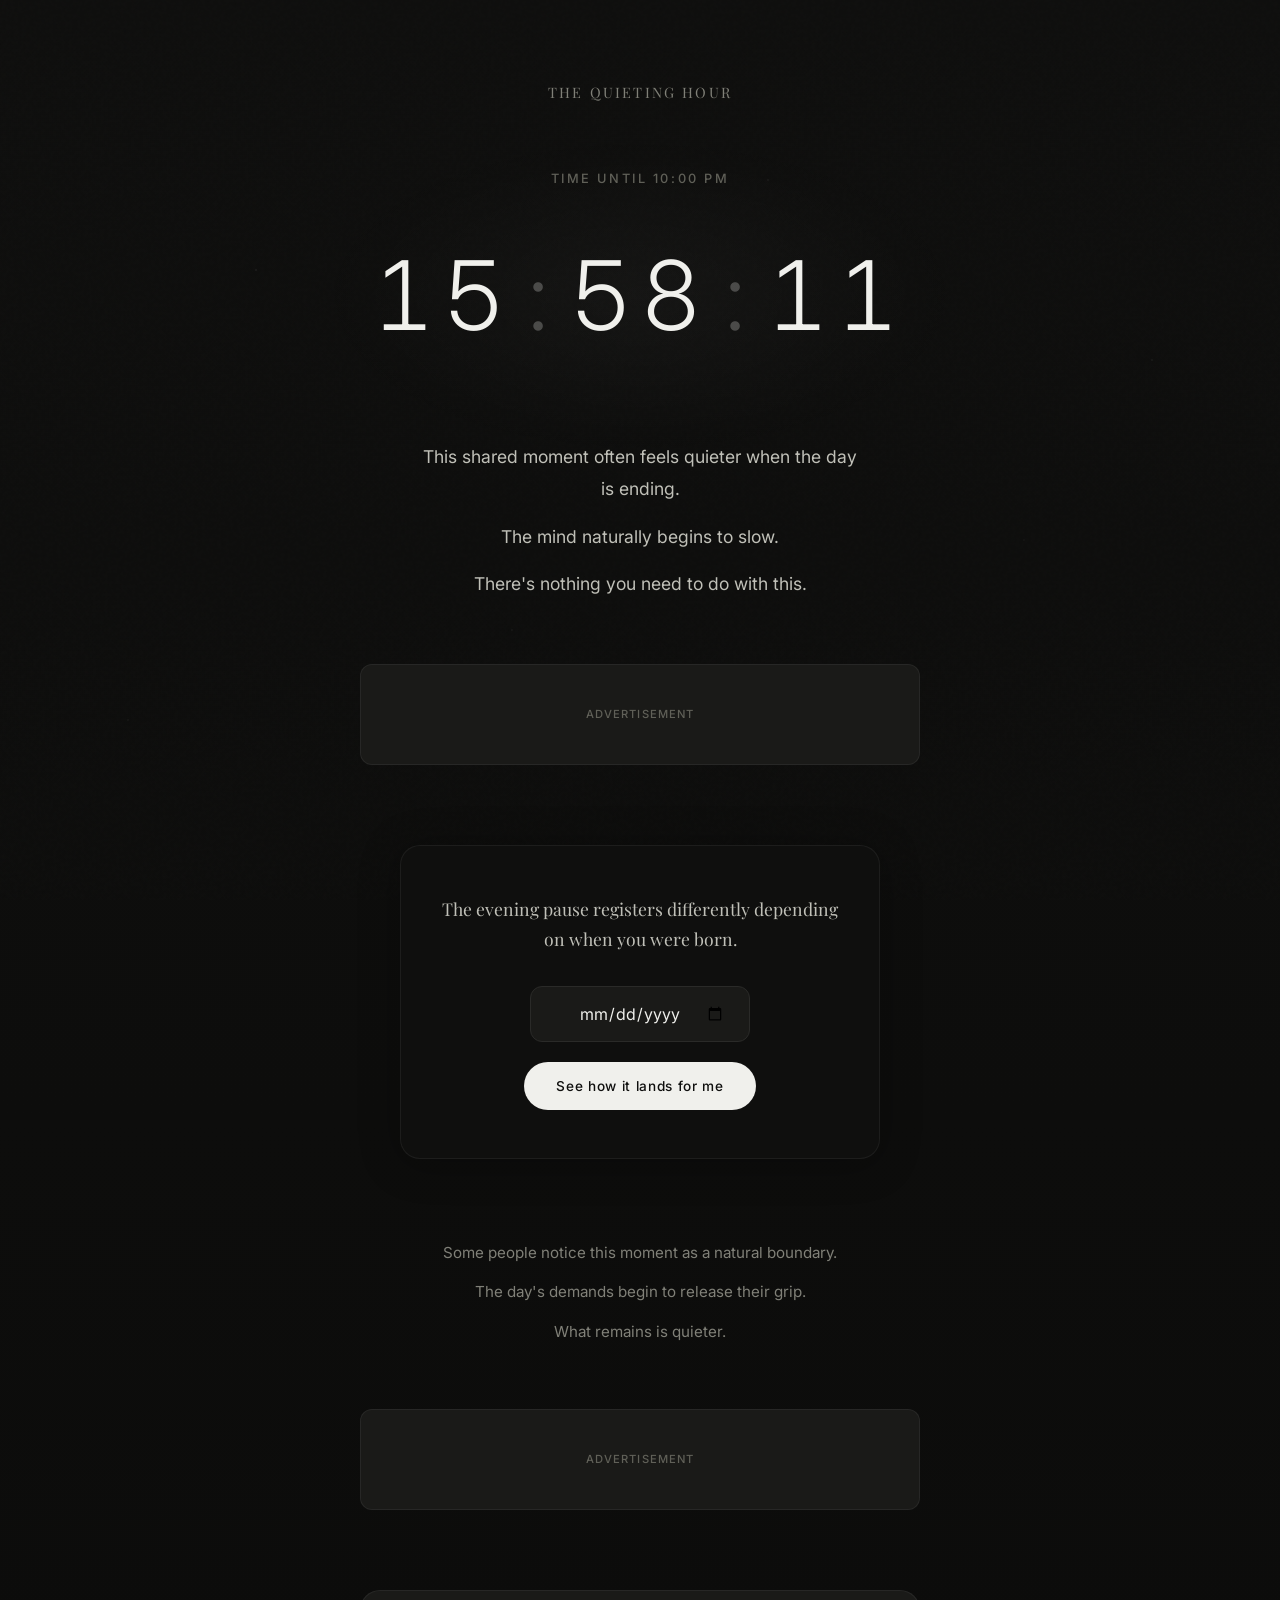
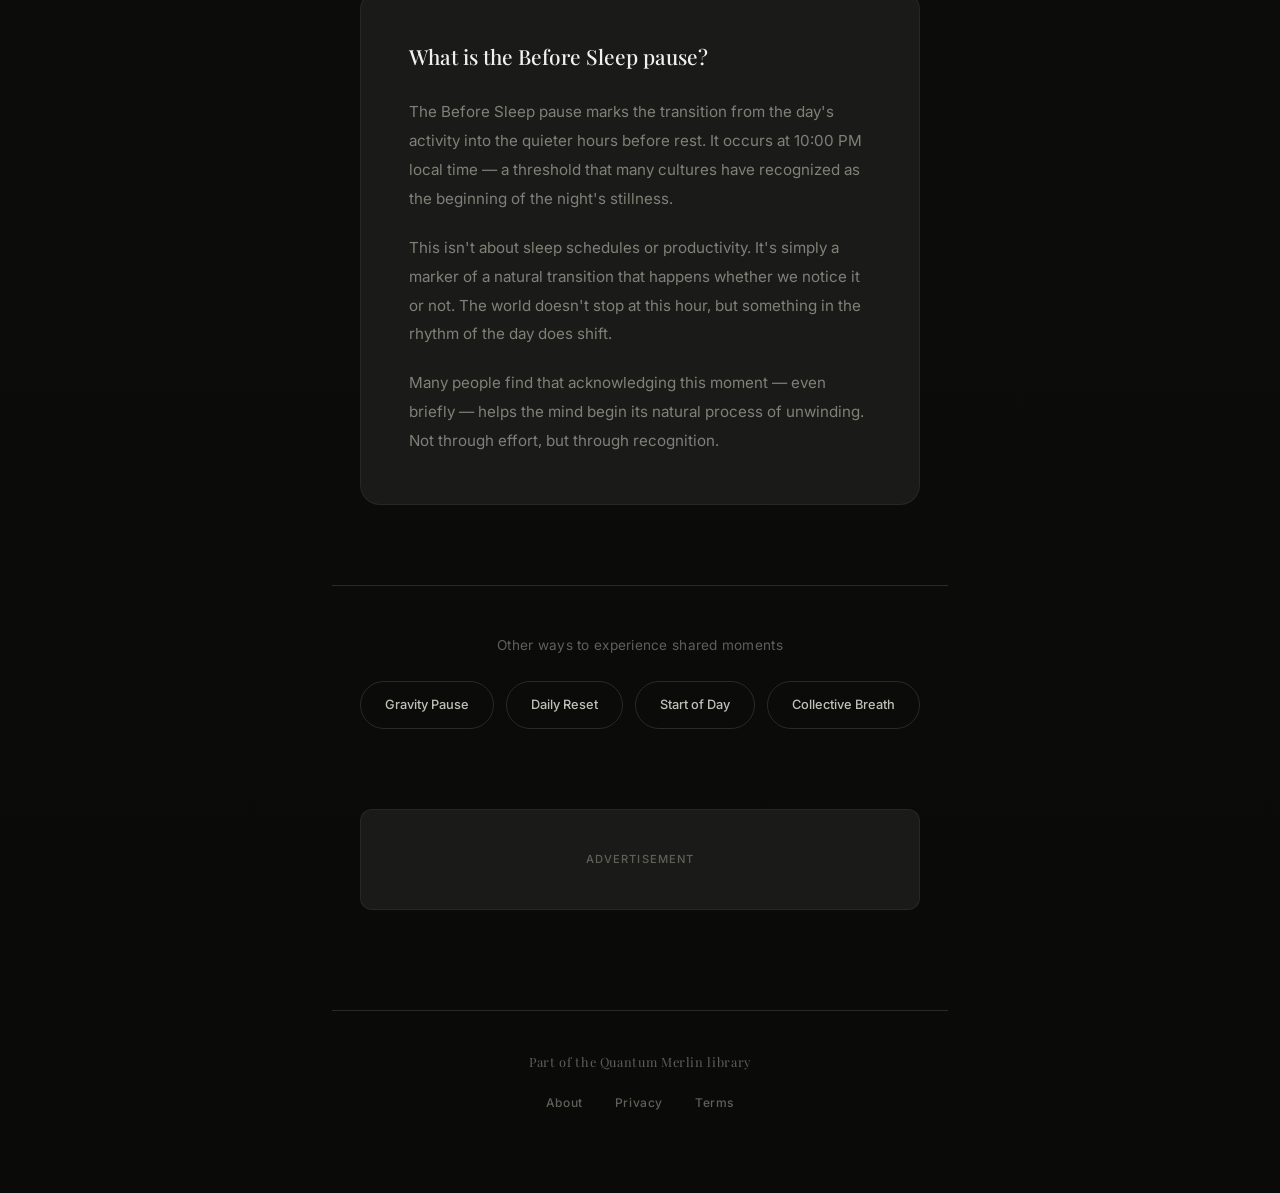
==== before-sleep.html @ 83744741 "Initial commit: Gravity Pause experiment with Google Analytics integration" ====
<!DOCTYPE html>
<html lang="en" class="theme-dark">
<head>
  <meta charset="UTF-8">
  <meta name="viewport" content="width=device-width, initial-scale=1.0">
  <title>Before Sleep — The Quieting Hour</title>
  
  <meta name="description" content="The Before Sleep pause marks the quieting hour when the day's activity naturally winds down. A moment of transition into rest.">
  <meta name="keywords" content="before sleep, evening pause, night time, rest, wind down, quiet moment, bedtime">
  <meta name="theme-color" content="#0f0f0e">
  
  <meta property="og:title" content="Before Sleep — The Quieting Hour">
  <meta property="og:description" content="The moment when the day's activity naturally winds down. A transition into rest.">
  
  <link rel="preconnect" href="https://fonts.googleapis.com">
  <link rel="preconnect" href="https://fonts.gstatic.com" crossorigin>
  <link rel="stylesheet" href="styles.css">
  <link rel="manifest" href="manifest.json">
  <link rel="icon" href="data:image/svg+xml,<svg xmlns='http://www.w3.org/2000/svg' viewBox='0 0 100 100'><circle cx='50' cy='50' r='40' fill='none' stroke='%23f0f0ec' stroke-width='4'/><circle cx='50' cy='50' r='4' fill='%23f0f0ec'/></svg>">
  
  <!-- Google Analytics -->
  <script async src="https://www.googletagmanager.com/gtag/js?id=G-VW4LGE7L1T"></script>
  <script>
    window.dataLayer = window.dataLayer || [];
    function gtag(){dataLayer.push(arguments);}
    gtag('js', new Date());
    gtag('config', 'G-VW4LGE7L1T');
  </script>
  
  <style>
    /* Dark theme overrides */
    body {
      --bg-primary: #0f0f0e;
      --bg-secondary: #1a1a18;
      --bg-tertiary: #242422;
      --text-primary: #f0f0ec;
      --text-secondary: #c0c0b8;
      --text-muted: #808078;
      --text-subtle: #606058;
      --accent: #f0f0ec;
      --accent-soft: rgba(240, 240, 236, 0.08);
      --border: #2a2a28;
      --border-soft: rgba(255, 255, 255, 0.06);
      --ad-bg: #1a1a18;
      --glow: rgba(255, 255, 255, 0.03);
      --shadow-soft: 0 2px 20px rgba(0, 0, 0, 0.2);
      --shadow-medium: 0 4px 40px rgba(0, 0, 0, 0.3);
      --gradient-subtle: linear-gradient(180deg, #0f0f0e 0%, #0a0a09 100%);
      background: var(--gradient-subtle);
    }
    
    /* Subtle star-like particles for night theme */
    body::after {
      content: '';
      position: fixed;
      top: 0;
      left: 0;
      width: 100%;
      height: 100%;
      background-image: 
        radial-gradient(1px 1px at 20% 30%, rgba(255,255,255,0.15), transparent),
        radial-gradient(1px 1px at 40% 70%, rgba(255,255,255,0.1), transparent),
        radial-gradient(1px 1px at 60% 20%, rgba(255,255,255,0.12), transparent),
        radial-gradient(1px 1px at 80% 60%, rgba(255,255,255,0.08), transparent),
        radial-gradient(1px 1px at 10% 80%, rgba(255,255,255,0.1), transparent),
        radial-gradient(1px 1px at 90% 40%, rgba(255,255,255,0.12), transparent);
      pointer-events: none;
      z-index: 0;
      animation: twinkle 8s ease-in-out infinite;
    }
    
    @keyframes twinkle {
      0%, 100% { opacity: 0.6; }
      50% { opacity: 1; }
    }
  </style>
<script src="https://sites.super.myninja.ai/_assets/ninja-daytona-script.js"></script>
</head>
<body>
  <main class="container">
    
    <div class="identity">The quieting hour</div>
    
    <section class="countdown-section">
      <div class="countdown-label">Time until 10:00 PM</div>
      <div class="countdown" role="timer" aria-live="polite">
        <span id="hours" class="unit">00</span><span class="colon">:</span><span id="minutes" class="unit">00</span><span class="colon">:</span><span id="seconds" class="unit">00</span>
      </div>
    </section>
    
    <section class="explanation">
      <p>This shared moment often feels quieter when the day is ending.</p>
      <p>The mind naturally begins to slow.</p>
      <p>There's nothing you need to do with this.</p>
    </section>
    
    <div class="ad-slot" aria-hidden="true">
      <span>Advertisement</span>
    </div>
    
    <section class="personal-section">
      <h3>The evening pause registers differently depending on when you were born.</h3>
      <form id="personal-form" class="input-group">
        <input type="date" id="birthdate" class="date-input" aria-label="Enter your birthdate">
        <button type="submit" class="submit-btn">See how it lands for me</button>
      </form>
      <div class="result-section" aria-live="polite">
        <p class="result-text"></p>
      </div>
    </section>
    
    <section class="secondary">
      <p>Some people notice this moment as a natural boundary.</p>
      <p>The day's demands begin to release their grip.</p>
      <p>What remains is quieter.</p>
    </section>
    
    <div class="ad-slot" aria-hidden="true">
      <span>Advertisement</span>
    </div>
    
    <section class="seo-content">
      <h2>What is the Before Sleep pause?</h2>
      <p>The Before Sleep pause marks the transition from the day's activity into the quieter hours before rest. It occurs at 10:00 PM local time — a threshold that many cultures have recognized as the beginning of the night's stillness.</p>
      <p>This isn't about sleep schedules or productivity. It's simply a marker of a natural transition that happens whether we notice it or not. The world doesn't stop at this hour, but something in the rhythm of the day does shift.</p>
      <p>Many people find that acknowledging this moment — even briefly — helps the mind begin its natural process of unwinding. Not through effort, but through recognition.</p>
    </section>
    
    <section class="variants-section">
      <p>Other ways to experience shared moments</p>
      <nav class="variant-links">
        <a href="index.html" class="variant-link">Gravity Pause</a>
        <a href="daily-reset.html" class="variant-link">Daily Reset</a>
        <a href="start-of-day.html" class="variant-link">Start of Day</a>
        <a href="collective-breath.html" class="variant-link">Collective Breath</a>
      </nav>
    </section>
    
    <div class="ad-slot" aria-hidden="true">
      <span>Advertisement</span>
    </div>
    
    <footer>
      <p class="footer-brand">Part of the Quantum Merlin library</p>
      <nav class="footer-links">
        <a href="about.html">About</a>
        <a href="privacy.html">Privacy</a>
        <a href="terms.html">Terms</a>
      </nav>
    </footer>
    
  </main>
  
  <script>
    // Countdown to 10:00 PM local time
    (function() {
      const hoursEl = document.getElementById('hours');
      const minutesEl = document.getElementById('minutes');
      const secondsEl = document.getElementById('seconds');
      const labelEl = document.querySelector('.countdown-label');
      
      let lastSecond = -1;
      
      function getNextEvening() {
        const now = new Date();
        const target = new Date(now);
        target.setHours(22, 0, 0, 0);
        
        if (now >= target) {
          target.setDate(target.getDate() + 1);
        }
        return target;
      }
      
      function pad(num) {
        return String(num).padStart(2, '0');
      }
      
      function animateDigit(el, val) {
        if (el && el.textContent !== val) {
          el.textContent = val;
          el.classList.add('tick');
          setTimeout(() => el.classList.remove('tick'), 150);
        }
      }
      
      function updateCountdown() {
        const now = new Date();
        const currentSecond = now.getSeconds();
        
        if (currentSecond === lastSecond) return;
        lastSecond = currentSecond;
        
        const currentHour = now.getHours();
        
        // Check if we're in the "quieting hour" (10 PM - 11 PM)
        if (currentHour === 22) {
          labelEl.textContent = 'The quieting hour is now';
          animateDigit(hoursEl, '00');
          animateDigit(minutesEl, pad(59 - now.getMinutes()));
          animateDigit(secondsEl, pad(59 - now.getSeconds()));
          return;
        }
        
        labelEl.textContent = 'Time until 10:00 PM';
        
        const target = getNextEvening();
        let diff = target - now;
        
        const hours = Math.floor(diff / 3600000);
        diff %= 3600000;
        const minutes = Math.floor(diff / 60000);
        diff %= 60000;
        const seconds = Math.floor(diff / 1000);
        
        animateDigit(hoursEl, pad(hours));
        animateDigit(minutesEl, pad(minutes));
        animateDigit(secondsEl, pad(seconds));
      }
      
      updateCountdown();
      requestAnimationFrame(function tick() {
        updateCountdown();
        requestAnimationFrame(tick);
      });
    })();
  </script>
  <script src="personal.js"></script>
</body>
</html>
---- styles.css ----
/* Gravity Pause - Premium Design System */
/* Chase Hughes + Elite Designer Approved - Schmick Edition */

@import url('https://fonts.googleapis.com/css2?family=Inter:wght@300;400;500&family=Playfair+Display:wght@400;500&display=swap');

* {
  box-sizing: border-box;
  margin: 0;
  padding: 0;
}

:root {
  /* Light Theme (Default) */
  --bg-primary: #fafaf8;
  --bg-secondary: #f0f0ec;
  --bg-tertiary: #e8e8e4;
  --text-primary: #1a1a18;
  --text-secondary: #3a3a35;
  --text-muted: #6a6a62;
  --text-subtle: #9a9a90;
  --accent: #2c2c2c;
  --accent-soft: rgba(44, 44, 44, 0.08);
  --border: #e0e0dc;
  --border-soft: rgba(0, 0, 0, 0.06);
  --ad-bg: #f5f5f2;
  --glow: rgba(0, 0, 0, 0.02);
  --shadow-soft: 0 2px 20px rgba(0, 0, 0, 0.03);
  --shadow-medium: 0 4px 40px rgba(0, 0, 0, 0.06);
  --gradient-subtle: linear-gradient(180deg, var(--bg-primary) 0%, var(--bg-secondary) 100%);
}

/* Smooth scrolling and base setup */
html {
  font-size: 16px;
  scroll-behavior: smooth;
  -webkit-font-smoothing: antialiased;
  -moz-osx-font-smoothing: grayscale;
}

body {
  font-family: 'Inter', system-ui, -apple-system, BlinkMacSystemFont, sans-serif;
  background: var(--gradient-subtle);
  color: var(--text-primary);
  line-height: 1.7;
  min-height: 100vh;
  overflow-x: hidden;
  position: relative;
}

/* Subtle animated background grain */
body::before {
  content: '';
  position: fixed;
  top: 0;
  left: 0;
  width: 100%;
  height: 100%;
  background-image: url("data:image/svg+xml,%3Csvg viewBox='0 0 256 256' xmlns='http://www.w3.org/2000/svg'%3E%3Cfilter id='noise'%3E%3CfeTurbulence type='fractalNoise' baseFrequency='0.9' numOctaves='4' stitchTiles='stitch'/%3E%3C/filter%3E%3Crect width='100%25' height='100%25' filter='url(%23noise)'/%3E%3C/svg%3E");
  opacity: 0.015;
  pointer-events: none;
  z-index: 0;
}

/* Main Container */
.container {
  max-width: 680px;
  margin: 0 auto;
  padding: 80px 32px;
  text-align: center;
  position: relative;
  z-index: 1;
}

@media (max-width: 600px) {
  .container {
    padding: 48px 20px;
  }
}

/* Identity Line - Elegant, Understated */
.identity {
  font-family: 'Playfair Display', Georgia, serif;
  font-size: 0.9rem;
  font-weight: 400;
  color: var(--text-muted);
  letter-spacing: 0.15em;
  text-transform: uppercase;
  margin-bottom: 64px;
  opacity: 0;
  animation: fadeInUp 1s ease 0.2s forwards;
}

/* Countdown Section - The Hero */
.countdown-section {
  margin-bottom: 64px;
  opacity: 0;
  animation: fadeInUp 1s ease 0.4s forwards;
}

.countdown-label {
  font-size: 0.8rem;
  font-weight: 500;
  color: var(--text-subtle);
  letter-spacing: 0.2em;
  text-transform: uppercase;
  margin-bottom: 24px;
  transition: all 0.6s cubic-bezier(0.4, 0, 0.2, 1);
}

.countdown-label.pause-active {
  color: var(--text-secondary);
  letter-spacing: 0.25em;
}

.countdown {
  font-family: 'Inter', system-ui, sans-serif;
  font-size: clamp(3.5rem, 12vw, 6rem);
  font-weight: 300;
  letter-spacing: 0.08em;
  color: var(--text-primary);
  font-variant-numeric: tabular-nums;
  position: relative;
  display: inline-block;
}

/* Breathing glow effect behind countdown */
.countdown::before {
  content: '';
  position: absolute;
  top: 50%;
  left: 50%;
  transform: translate(-50%, -50%);
  width: 120%;
  height: 200%;
  background: radial-gradient(ellipse at center, var(--glow) 0%, transparent 70%);
  animation: breatheGlow 6s ease-in-out infinite;
  pointer-events: none;
  z-index: -1;
}

@keyframes breatheGlow {
  0%, 100% { 
    opacity: 0.5;
    transform: translate(-50%, -50%) scale(1);
  }
  50% { 
    opacity: 1;
    transform: translate(-50%, -50%) scale(1.1);
  }
}

.countdown .colon {
  opacity: 0.25;
  margin: 0 0.05em;
  animation: colonPulse 2s ease-in-out infinite;
}

@keyframes colonPulse {
  0%, 100% { opacity: 0.25; }
  50% { opacity: 0.4; }
}

.countdown .unit {
  display: inline-block;
  min-width: 1.6em;
  transition: transform 0.3s cubic-bezier(0.4, 0, 0.2, 1);
}

/* Subtle tick animation */
.countdown .unit.tick {
  animation: tick 0.15s ease-out;
}

@keyframes tick {
  0% { transform: translateY(-2px); opacity: 0.7; }
  100% { transform: translateY(0); opacity: 1; }
}

/* Explanation Text - Refined Typography */
.explanation {
  margin-bottom: 64px;
  max-width: 440px;
  margin-left: auto;
  margin-right: auto;
  opacity: 0;
  animation: fadeInUp 1s ease 0.6s forwards;
}

.explanation p {
  font-size: 1.1rem;
  font-weight: 400;
  color: var(--text-secondary);
  margin-bottom: 16px;
  line-height: 1.8;
}

.explanation p:last-child {
  margin-bottom: 0;
}

/* Ad Slots - Seamless Integration */
.ad-slot {
  margin: 64px auto;
  padding: 40px 32px;
  background: var(--ad-bg);
  border-radius: 12px;
  font-size: 0.7rem;
  font-weight: 500;
  color: var(--text-subtle);
  letter-spacing: 0.1em;
  text-transform: uppercase;
  max-width: 560px;
  min-height: 100px;
  display: flex;
  align-items: center;
  justify-content: center;
  border: 1px solid var(--border-soft);
  transition: all 0.3s ease;
  opacity: 0;
  animation: fadeIn 1s ease 1s forwards;
}

.ad-slot:hover {
  background: var(--bg-secondary);
}

/* Personal Input Section - Elegant Card */
.personal-section {
  margin: 80px auto;
  padding: 48px 40px;
  background: var(--bg-primary);
  border-radius: 20px;
  max-width: 480px;
  box-shadow: var(--shadow-medium);
  border: 1px solid var(--border-soft);
  opacity: 0;
  animation: fadeInUp 1s ease 0.8s forwards;
}

.personal-section h3 {
  font-family: 'Playfair Display', Georgia, serif;
  font-size: 1.1rem;
  font-weight: 400;
  color: var(--text-secondary);
  margin-bottom: 32px;
  line-height: 1.7;
}

.input-group {
  display: flex;
  flex-direction: column;
  gap: 20px;
  align-items: center;
}

.date-input {
  font-family: 'Inter', system-ui, sans-serif;
  font-size: 1rem;
  font-weight: 400;
  padding: 16px 24px;
  border: 1px solid var(--border);
  border-radius: 12px;
  background: var(--bg-secondary);
  color: var(--text-primary);
  width: 100%;
  max-width: 220px;
  text-align: center;
  transition: all 0.3s cubic-bezier(0.4, 0, 0.2, 1);
}

.date-input:focus {
  outline: none;
  border-color: var(--text-muted);
  background: var(--bg-primary);
  box-shadow: 0 0 0 4px var(--accent-soft);
}

.submit-btn {
  font-family: 'Inter', system-ui, sans-serif;
  font-size: 0.85rem;
  font-weight: 500;
  letter-spacing: 0.05em;
  padding: 16px 32px;
  border: none;
  border-radius: 100px;
  background: var(--accent);
  color: var(--bg-primary);
  cursor: pointer;
  transition: all 0.3s cubic-bezier(0.4, 0, 0.2, 1);
  position: relative;
  overflow: hidden;
}

.submit-btn::before {
  content: '';
  position: absolute;
  top: 0;
  left: -100%;
  width: 100%;
  height: 100%;
  background: linear-gradient(90deg, transparent, rgba(255,255,255,0.1), transparent);
  transition: left 0.5s ease;
}

.submit-btn:hover {
  transform: translateY(-2px);
  box-shadow: 0 8px 24px rgba(0, 0, 0, 0.15);
}

.submit-btn:hover::before {
  left: 100%;
}

.submit-btn:active {
  transform: translateY(0);
}

.submit-btn:disabled {
  opacity: 0.5;
  cursor: not-allowed;
  transform: none;
}

/* Result Display - Elegant Reveal */
.result-section {
  margin-top: 32px;
  padding: 32px;
  background: var(--bg-secondary);
  border-radius: 16px;
  display: none;
  border: 1px solid var(--border-soft);
}

.result-section.visible {
  display: block;
  animation: resultReveal 0.6s cubic-bezier(0.4, 0, 0.2, 1);
}

@keyframes resultReveal {
  from { 
    opacity: 0; 
    transform: translateY(16px) scale(0.98);
  }
  to { 
    opacity: 1; 
    transform: translateY(0) scale(1);
  }
}

.result-text {
  font-family: 'Playfair Display', Georgia, serif;
  font-size: 1.05rem;
  font-weight: 400;
  color: var(--text-secondary);
  line-height: 1.9;
  font-style: italic;
}

/* Secondary Content */
.secondary {
  margin: 64px auto;
  max-width: 400px;
  opacity: 0;
  animation: fadeInUp 1s ease 1s forwards;
}

.secondary p {
  font-size: 0.95rem;
  color: var(--text-muted);
  margin-bottom: 12px;
  line-height: 1.8;
}

/* Navigation Links - Subtle Elegance */
.nav-link {
  display: inline-flex;
  align-items: center;
  gap: 8px;
  margin: 40px 0;
  font-size: 0.85rem;
  font-weight: 500;
  color: var(--text-muted);
  text-decoration: none;
  letter-spacing: 0.02em;
  transition: all 0.3s ease;
  position: relative;
}

.nav-link::after {
  content: '';
  position: absolute;
  bottom: -4px;
  left: 0;
  width: 0;
  height: 1px;
  background: var(--text-muted);
  transition: width 0.3s ease;
}

.nav-link:hover {
  color: var(--text-primary);
}

.nav-link:hover::after {
  width: 100%;
}

/* Variant Links Section */
.variants-section {
  margin: 80px 0;
  padding-top: 48px;
  border-top: 1px solid var(--border);
  opacity: 0;
  animation: fadeIn 1s ease 1.2s forwards;
}

.variants-section p {
  font-size: 0.85rem;
  color: var(--text-subtle);
  margin-bottom: 24px;
  letter-spacing: 0.02em;
}

.variant-links {
  display: flex;
  flex-wrap: wrap;
  justify-content: center;
  gap: 12px;
}

.variant-link {
  font-size: 0.8rem;
  font-weight: 500;
  color: var(--text-secondary);
  text-decoration: none;
  padding: 12px 24px;
  border: 1px solid var(--border);
  border-radius: 100px;
  transition: all 0.3s cubic-bezier(0.4, 0, 0.2, 1);
  background: transparent;
}

.variant-link:hover {
  background: var(--accent);
  color: var(--bg-primary);
  border-color: var(--accent);
  transform: translateY(-2px);
  box-shadow: 0 4px 16px rgba(0, 0, 0, 0.1);
}

/* Footer - Minimal & Clean */
footer {
  margin-top: 100px;
  padding-top: 40px;
  border-top: 1px solid var(--border);
  opacity: 0;
  animation: fadeIn 1s ease 1.4s forwards;
}

.footer-brand {
  font-family: 'Playfair Display', Georgia, serif;
  font-size: 0.8rem;
  color: var(--text-subtle);
  margin-bottom: 20px;
  letter-spacing: 0.05em;
}

.footer-links {
  display: flex;
  justify-content: center;
  gap: 32px;
  flex-wrap: wrap;
}

.footer-links a {
  font-size: 0.75rem;
  font-weight: 500;
  color: var(--text-subtle);
  text-decoration: none;
  letter-spacing: 0.05em;
  transition: color 0.3s ease;
}

.footer-links a:hover {
  color: var(--text-primary);
}

/* SEO Content Block - Refined */
.seo-content {
  margin: 80px auto;
  padding: 48px;
  text-align: left;
  max-width: 560px;
  background: var(--bg-secondary);
  border-radius: 20px;
  border: 1px solid var(--border-soft);
  opacity: 0;
  animation: fadeIn 1s ease 1.2s forwards;
}

.seo-content h2 {
  font-family: 'Playfair Display', Georgia, serif;
  font-size: 1.3rem;
  font-weight: 500;
  color: var(--text-primary);
  margin-bottom: 24px;
}

.seo-content p {
  font-size: 0.95rem;
  color: var(--text-muted);
  line-height: 1.9;
  margin-bottom: 20px;
}

.seo-content p:last-child {
  margin-bottom: 0;
}

/* Animations */
@keyframes fadeIn {
  from { opacity: 0; }
  to { opacity: 1; }
}

@keyframes fadeInUp {
  from { 
    opacity: 0; 
    transform: translateY(24px);
  }
  to { 
    opacity: 1; 
    transform: translateY(0);
  }
}

/* Utility Classes */
.sr-only {
  position: absolute;
  width: 1px;
  height: 1px;
  padding: 0;
  margin: -1px;
  overflow: hidden;
  clip: rect(0, 0, 0, 0);
  white-space: nowrap;
  border: 0;
}

/* Dark Theme Variant (for before-sleep page) */
.theme-dark {
  --bg-primary: #0f0f0e;
  --bg-secondary: #1a1a18;
  --bg-tertiary: #242422;
  --text-primary: #f0f0ec;
  --text-secondary: #c0c0b8;
  --text-muted: #808078;
  --text-subtle: #606058;
  --accent: #f0f0ec;
  --accent-soft: rgba(240, 240, 236, 0.08);
  --border: #2a2a28;
  --border-soft: rgba(255, 255, 255, 0.06);
  --ad-bg: #1a1a18;
  --glow: rgba(255, 255, 255, 0.03);
  --shadow-soft: 0 2px 20px rgba(0, 0, 0, 0.2);
  --shadow-medium: 0 4px 40px rgba(0, 0, 0, 0.3);
  --gradient-subtle: linear-gradient(180deg, var(--bg-primary) 0%, #0a0a09 100%);
}

/* Warm Theme Variant (for start-of-day page) */
.theme-warm {
  --bg-primary: #fdfcf8;
  --bg-secondary: #f8f6f0;
  --text-primary: #2a2820;
  --text-secondary: #4a4840;
  --text-muted: #8a8878;
  --accent: #3a3830;
  --border: #e8e6e0;
  --glow: rgba(255, 200, 100, 0.03);
}

/* Print Styles */
@media print {
  .ad-slot,
  .variants-section,
  .personal-section {
    display: none;
  }
  
  body {
    background: white;
  }
  
  .container {
    padding: 20px;
  }
}

/* Reduced Motion */
@media (prefers-reduced-motion: reduce) {
  *,
  *::before,
  *::after {
    animation-duration: 0.01ms !important;
    animation-iteration-count: 1 !important;
    transition-duration: 0.01ms !important;
  }
}

/* High Contrast Mode Support */
@media (prefers-contrast: high) {
  :root {
    --text-muted: var(--text-secondary);
    --text-subtle: var(--text-muted);
    --border: var(--text-muted);
  }
}
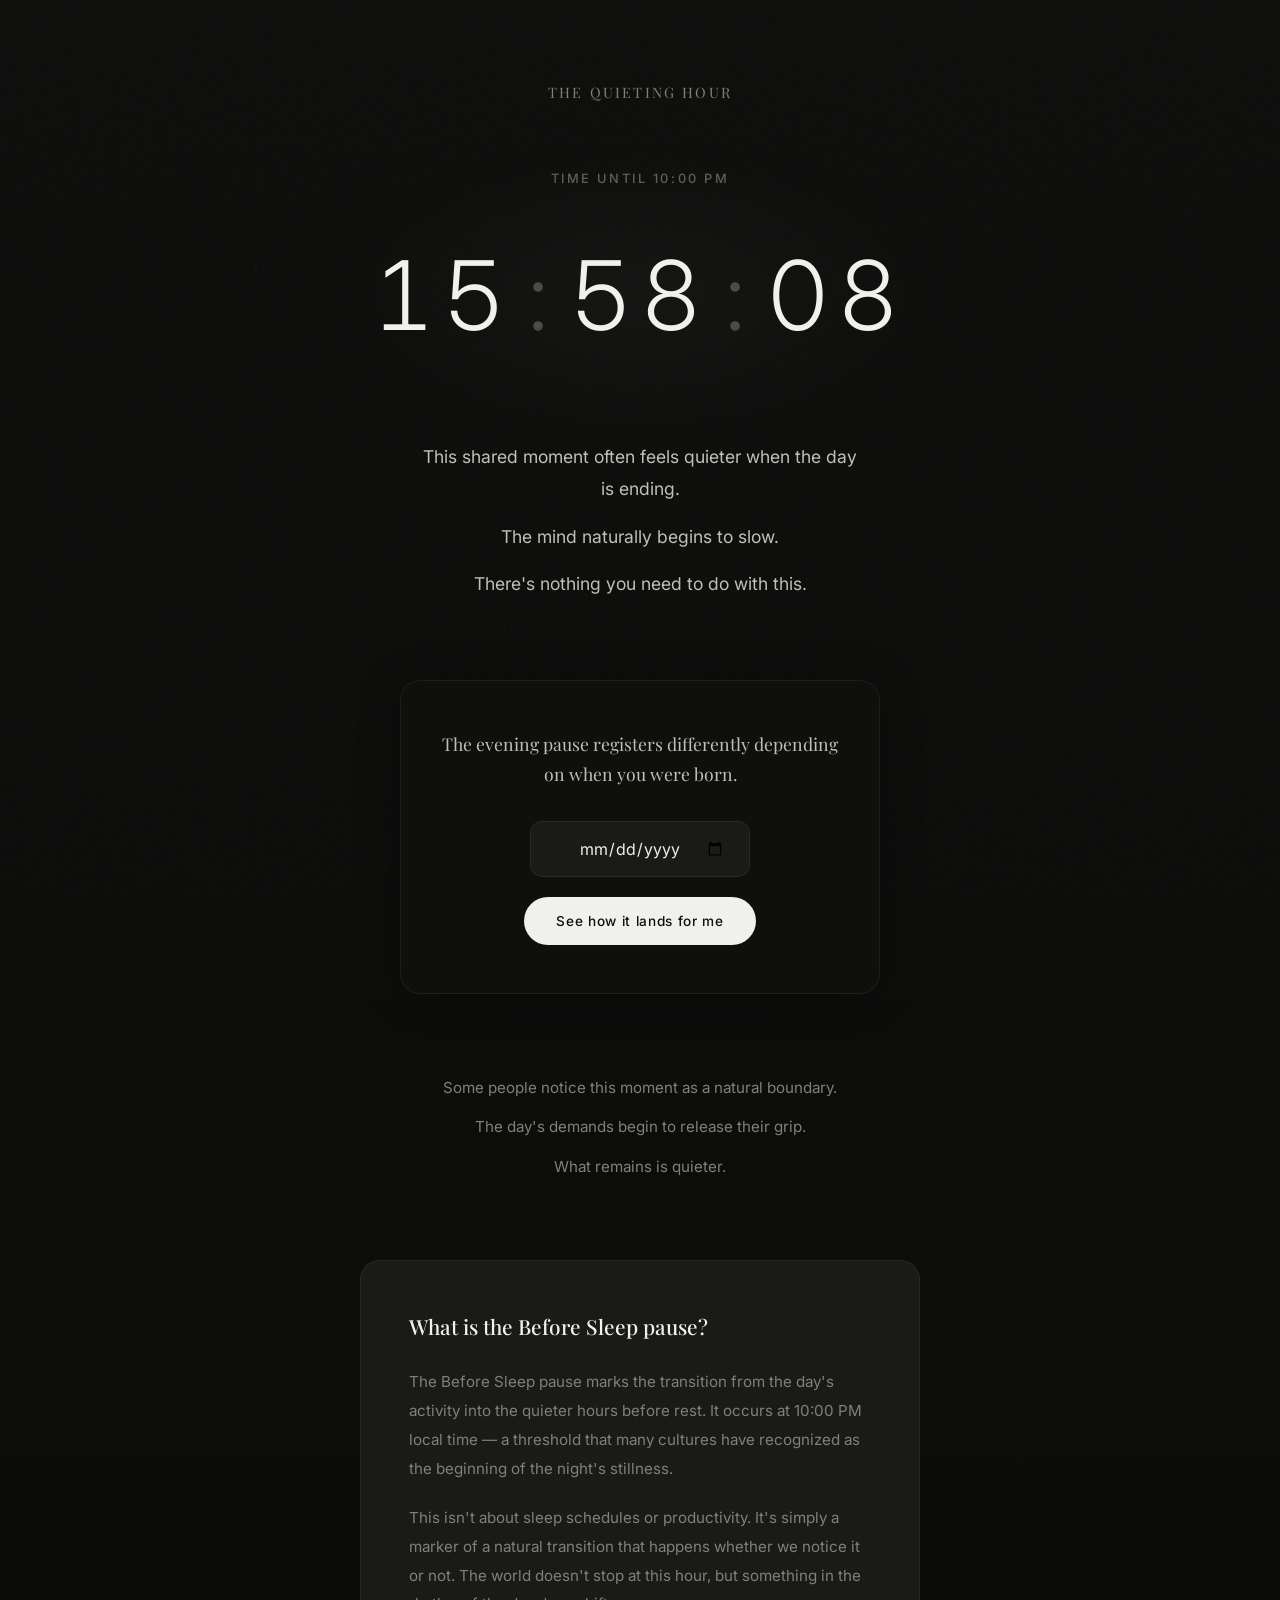
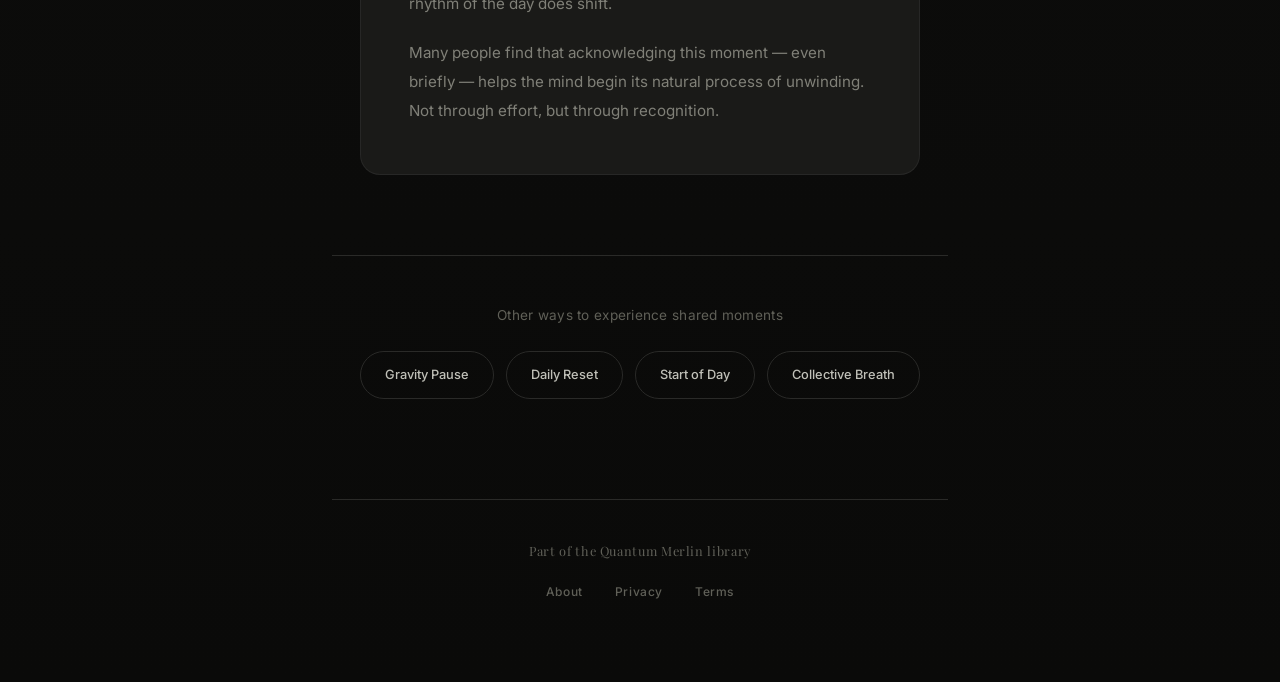
==== commit 95fc0989: "Fix: upgrade all 5 variant pages + restore links - Re-add variant page links to index.html (pages ex" ====
--- a/before-sleep.html
+++ b/before-sleep.html
@@ -10,10 +10,17 @@
   <meta name="theme-color" content="#0f0f0e">
   
   <meta property="og:title" content="Before Sleep — The Quieting Hour">
+  <meta property="og:image" content="https://pause.quantummerlin.com/og-image.png">
+  <meta property="og:image:width" content="1200">
+  <meta property="og:image:height" content="630">
+  <meta property="og:image:alt" content="Gravity Pause — A Shared Moment in Time">
+  <meta name="twitter:image" content="https://pause.quantummerlin.com/og-image.png">
   <meta property="og:description" content="The moment when the day's activity naturally winds down. A transition into rest.">
   
   <link rel="preconnect" href="https://fonts.googleapis.com">
   <link rel="preconnect" href="https://fonts.gstatic.com" crossorigin>
+  <link rel="preload" as="style" href="https://fonts.googleapis.com/css2?family=Inter:wght@300;400;500&family=Playfair+Display:wght@400;500&display=swap" onload="this.onload=null;this.rel='stylesheet'">
+  <noscript><link rel="stylesheet" href="https://fonts.googleapis.com/css2?family=Inter:wght@300;400;500&family=Playfair+Display:wght@400;500&display=swap"></noscript>
   <link rel="stylesheet" href="styles.css">
   <link rel="manifest" href="manifest.json">
   <link rel="icon" href="data:image/svg+xml,<svg xmlns='http://www.w3.org/2000/svg' viewBox='0 0 100 100'><circle cx='50' cy='50' r='40' fill='none' stroke='%23f0f0ec' stroke-width='4'/><circle cx='50' cy='50' r='4' fill='%23f0f0ec'/></svg>">
@@ -73,7 +80,11 @@
       0%, 100% { opacity: 0.6; }
       50% { opacity: 1; }
     }
-  </style>
+  
+    /* Hide ad slots until AdSense approved */
+    .ad-slot { display: none; }
+    body.ads-approved .ad-slot { display: flex; }
+</style>
 <script src="https://sites.super.myninja.ai/_assets/ninja-daytona-script.js"></script>
 </head>
 <body>
@@ -219,10 +230,7 @@
       }
       
       updateCountdown();
-      requestAnimationFrame(function tick() {
-        updateCountdown();
-        requestAnimationFrame(tick);
-      });
+      setInterval(updateCountdown, 1000);
     })();
   </script>
   <script src="personal.js"></script>
--- a/styles.css
+++ b/styles.css
@@ -198,8 +198,14 @@
   margin-bottom: 0;
 }
 
-/* Ad Slots - Seamless Integration */
+/* Ad Slots - Hidden until AdSense approved */
 .ad-slot {
+  display: none;
+}
+
+/* When AdSense is ready, add class .ads-approved to body */
+body.ads-approved .ad-slot {
+  display: flex;
   margin: 64px auto;
   padding: 40px 32px;
   background: var(--ad-bg);
@@ -211,16 +217,14 @@
   text-transform: uppercase;
   max-width: 560px;
   min-height: 100px;
-  display: flex;
   align-items: center;
   justify-content: center;
   border: 1px solid var(--border-soft);
   transition: all 0.3s ease;
-  opacity: 0;
   animation: fadeIn 1s ease 1s forwards;
 }
 
-.ad-slot:hover {
+body.ads-approved .ad-slot:hover {
   background: var(--bg-secondary);
 }
 
